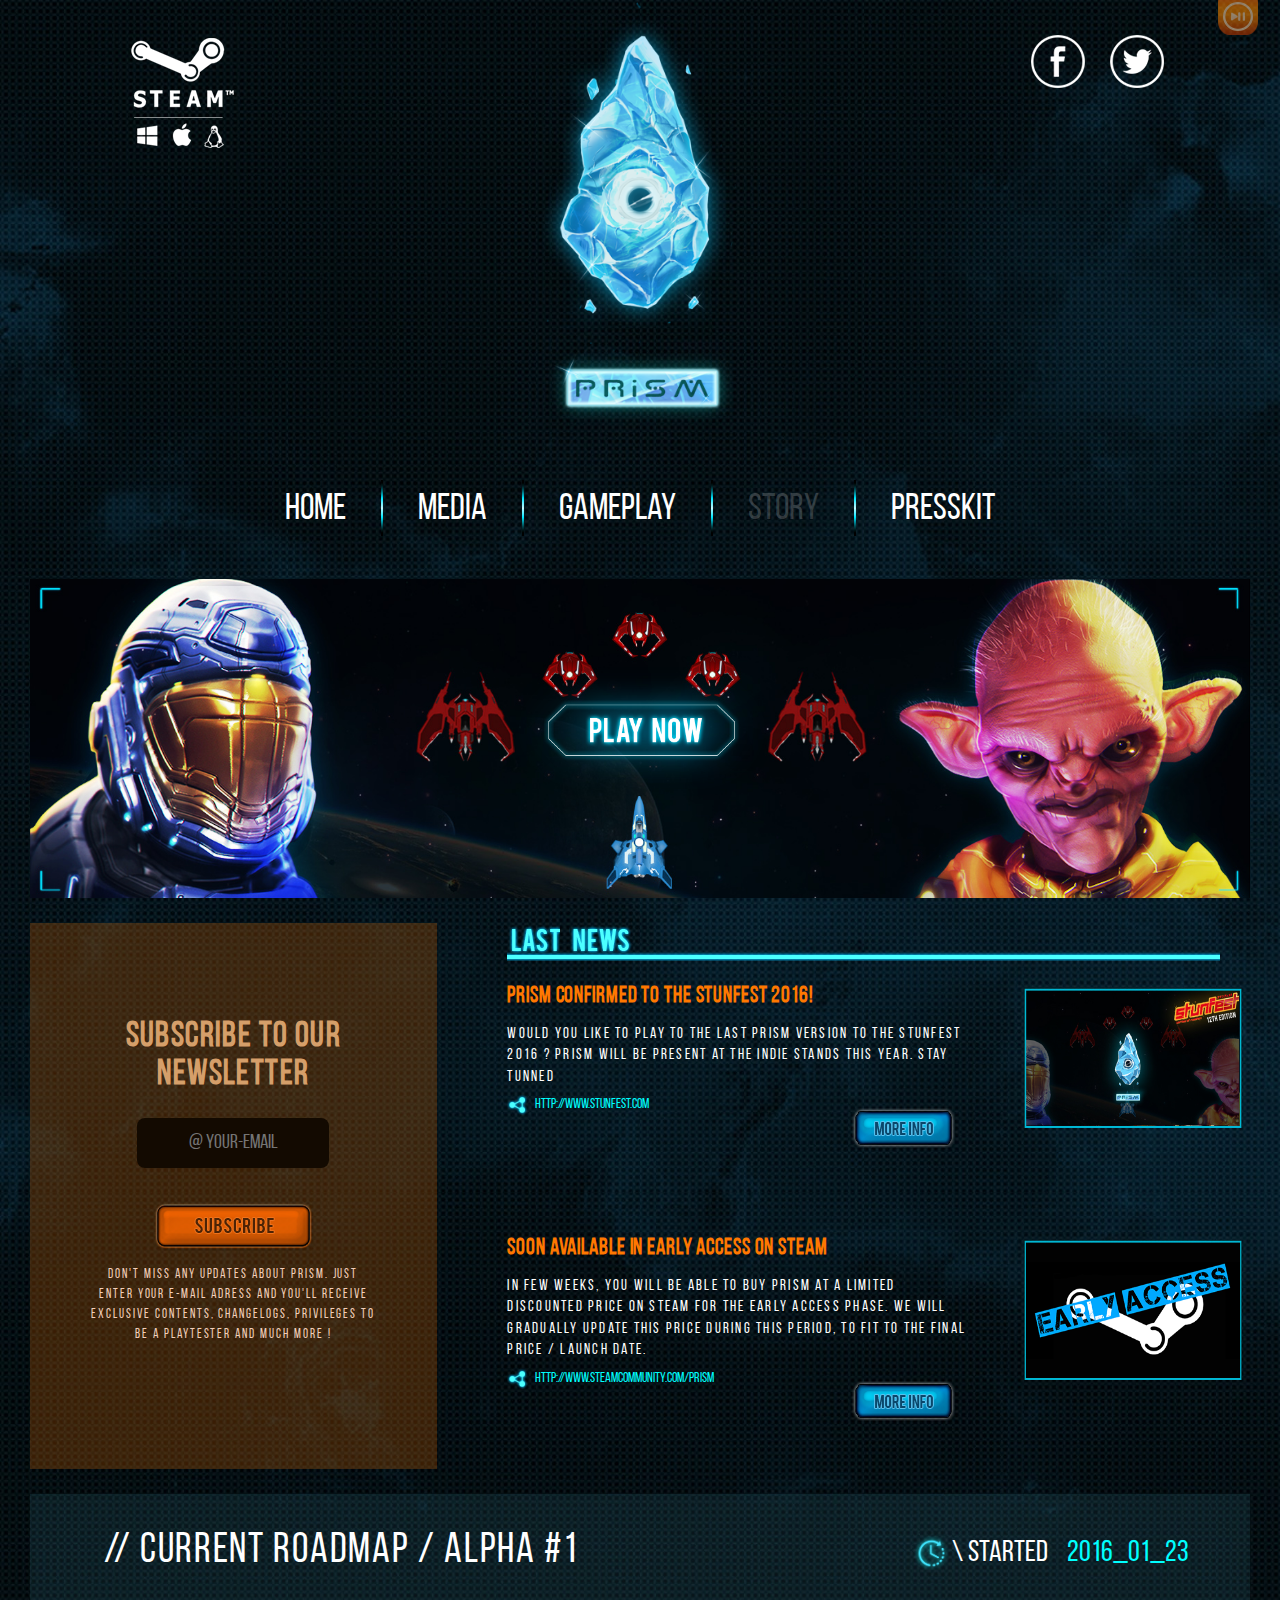
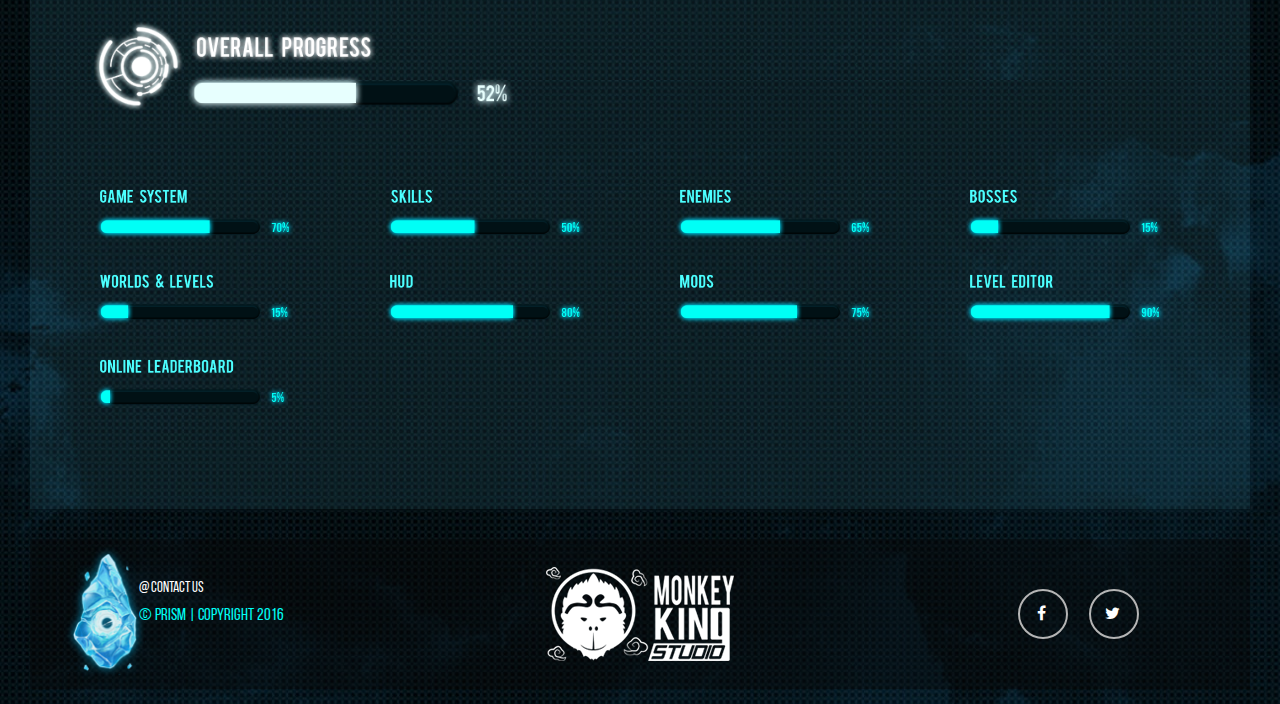
==== Prism/index.html @ 57f156a9 "[up] Prism force push" ====
<!DOCTYPE html>
<html lang="en">
<head>
    <meta charset="utf-8">
    <meta http-equiv="X-UA-Compatible" content="IE=edge">
    <meta name="viewport" content="width=device-width, initial-scale=1">

    <title>Prism | 360 degree shoot em up</title>

    <meta name="description" content="Prism, shooter, retro, shoot em up, monkey king studio, stunfest">
    <meta name="author" content="monkey king studio">
    <link rel="stylesheet" href="http://maxcdn.bootstrapcdn.com/font-awesome/4.2.0/css/font-awesome.min.css">
    <link href="css/bootstrap.min.css" rel="stylesheet">
    <link href="css/bootstrap-theme.css" rel="stylesheet">
    <link href="css/prism.css" rel="stylesheet">
    <link href='https://fonts.googleapis.com/css?family=Open+Sans' rel='stylesheet' type='text/css'>

</head>
<body>
    <div class="container-fluid">
        <header>
        <div class="row">
            <a href="#"><div class="audio_control transition" onclick="aud_play_pause()"></div></a>
            <div class="margin">
                <div class="col-md-2 col-md-offset-1 col-sm-3 col-xs-4">
                    <a target ="blank" href="http://store.steampowered.com/app/443590/?snr=1_7_7_comingsoon_150_1">
                        <div class="steam"></div>
                         <!-- <a href="#"><img class="kickstarter" src="img/kickstarter.png"></a>
                    </a>-->
                </div>
                <div class="col-md-6 col-md-offset-0 col-xs-10 col-xs-offset-1 center">
                    <div style="position:relative;">
                        <img class="logo" src="img/logo.png">
                    </div>
                </div>
                <div class="social col-md-2 col-xs-4">
                    <a href="https://www.facebook.com/MonkeyKingIndie/" target="_blank"><div class="fb"></div></a>
                    <a href="https://twitter.com/monkeykingindie" target="_blank">
                        <div class="tw"></div>
                    </a>
                </div>
            </div>
        </div>
        </header>
        <nav class="navbar navbar-default navbar-fixed-top" role="navigation">
            <div class="container">
          <!-- Brand and toggle get grouped for better mobile display -->
          <div class="navbar-header">
            <button type="button" class="navbar-toggle" data-toggle="collapse" data-target=".navbar-ex1-collapse">
              <span class="sr-only">Toggle navigation</span>
              <span class="icon-bar"></span>
              <span class="icon-bar"></span>
              <span class="icon-bar"></span>
            </button>
          </div>

          <!-- Collect the nav links, forms, and other content for toggling -->
          <div class="collapse navbar-collapse navbar-ex1-collapse">
            <ul class="nav navbar-nav">
              <li class="menu-item font-fix"><a href="index.html">home</a></li>
              <li class="collapsed-fix"><img class="navbar-separator" src="img/separator.png"></li>
              <li class="menu-item font-fix"><a href="media.html">media</a></li>
              <li class="collapsed-fix"><img class="navbar-separator" src="img/separator.png"></li>
              <li class="menu-item font-fix"><a href="gameplay.html">gameplay</a></li>
              <li class="collapsed-fix"><img class="navbar-separator" src="img/separator.png"></li>
              <li class="menu-item font-fix disabled mob-tooltip" data-toggle="tooltip" data-placement="top" title="UNDER REVIEW"><a href="#">story</a></li>
              <li class="collapsed-fix"><img class="navbar-separator" src="img/separator.png"></li>
              <li class="menu-item font-fix"><a href="http://prismthegame.net/presskit/" target="_blank">presskit</a></li>
            </ul>
          </div><!-- /.navbar-collapse -->
            </div>
        </nav>

        <div class="row">
            <section id="home">
                <div class="col-xs-12 banner-container text-center">
                    <div class="col-xs-12" id="play-now">
                         <a target ="blank" href="http://store.steampowered.com/app/443590/?snr=1_7_7_comingsoon_150_1">
                             <img class="play-btn" src="img/play_now_off.png" onmouseover="hover(this);" onmouseout="unhover(this);" />
                         </a>
                    </div>
                    <img class="img-responsive col-xs-12 lg-screen" src="img/banner.jpg">
                    <img class="img-responsive col-xs-12 xs-screen" src="img/banner2.jpg">
                </div>
            </section>
       </div>


        <div class="row">
            <section class="col-xs-12 text-center block-center" id="media">
               <div class="col-md-4 col-xs-offset-0 newsletter text-center block-center">
                <div class="col-xs-12"><h1 class="subscribe-txt">subscribe to our newsletter</h1></div>
                   <div class="">
                   <input type="text" name="newsletter-form" placeholder="@ YOUR-EMAIL" class="newsletter-form">
                   </div>

 <!--                  <form method="post" action="http://prismthegame.net/newsletter/process.php" name="signup">
                        <fieldset>
                        <legend>Subscribe</legend>


                        <div>
                        <label for="email"><strong>Your Email:</strong></label>
                        <input type="text" name="Email" id="email" maxlength="60">
                        </div>

                        </fieldset>

                        <div id="buttons">



                        <input type="hidden" name="pommo_signup" value="true">
                        <input type="submit" value="Subscribe">

                        </div>

                        </form>
                   -->
                   <div class="col-xs-12 text-center block-center"><a href="#"><div class="subscribe-btn transition"></div></a></div>
                   <div class="col-md-10 col-md-offset-1"><span class="yellow-small">Don't miss any updates about Prism. Just enter your e-mail adress and you'll receive exclusive contents, changelogs, privileges to be a playtester and much more !</span></div>
                </div>




                <div class="col-md-7 col-md-offset-1 news">
                    <div class="col-xs-12"><img class="last-news-txt" src="img/last_news_txt.png"><div class="last-news-bg"></div></div>
                    <div class="news-txt col-md-8">
                        <h2>Prism confirmed to the Stunfest 2016!</h2>
                        <br/>
                        <span class="white-small">Would you like to play to the last Prism version to The Stunfest 2016 ? Prism will be present at the indie stands this year. Stay tunned</span>
                        <div class="link-block col-xs-12"><img class="link-icon" src="img/link_icon.png"><a href="http://www.stunfest.fr/"><span class="transition news-link">http://www.stunfest.com</span></a></div>
                         <div class="col-xs-12 text-center block-center"><a href="http://www.stunfest.fr/"><div class="more-info-btn transition"></div></a></div>
                    </div>
                    <div class="news-img-container col-md-4 col-sm-hidden"><img class="img-responsive news-img" src="img/stunfest_img.jpg"></div>

                    <div class="news-txt col-md-8">
                        <h2>Soon available in early access on Steam</h2>
                        <br/>
                        <span class="white-small">In few weeks, you will be able to buy Prism at a limited discounted price on Steam for the early access phase. We will gradually update this price during this period, to fit to the final price / launch date.</span>
                        <div class="link-block col-xs-12"><img class="link-icon" src="img/link_icon.png"><a target ="blank" href="http://store.steampowered.com/app/443590/?snr=1_7_7_comingsoon_150_1"><span class="transition news-link">http://www.steamcommunity.com/prism</span></a></div>
                         <div class="col-xs-12 text-center block-center"><a target ="blank" href="http://store.steampowered.com/app/443590/?snr=1_7_7_comingsoon_150_1"><div class="more-info-btn transition"></div></a></div>
                    </div>
                    <div class="news-img-container col-md-4 col-sm-hidden"><img class="img-responsive news-img" src="img/early_access.png"></div>
                </div>

             </section>

             <section class="col-xs-12 text-center block-center" id="roadmap">

                <div class="col-xs-12 roadmap-container">
                    <h3>//   CURRENT ROADMAP / Alpha #1</h3>
                    <div class="media-hiddden-1">
                    <span class="due-date-color">&nbsp; &nbsp; &nbsp; &nbsp;2016_01_23</span> <span class="due-date">\   STARTED</span><span class="right"><img class="date" src="img/roadmap/date.png"></span></div>
                 <div class="col-xs-12 roadmap-margin">

                    <div class="col-lg-12 col-md-12"><img class="overall-progressbar" src="img/overall.png"></div>
                        <div class="col-lg-3 col-md-6">
                            <img class="left progressbar" data-toggle="tooltip" data-placement="top" title="General features of the game
" src="img/roadmap/game_system.png">
                        </div>
                        <div class="col-lg-3 col-md-6">
                            <img class="left progressbar" data-toggle="tooltip" data-placement="top" title="Are used by the player
" src="img/roadmap/passive_skill_system.png">
                        </div>
                        <div class="col-lg-3 col-md-6">
                            <img class="left progressbar" data-toggle="tooltip" data-placement="top" title="Enemies and their behaviors
" src="img/roadmap/enemies.png">
                        </div>
                        <div class="col-lg-3 col-md-6">
                            <img class="left progressbar" data-toggle="tooltip" data-placement="top" title="Bosses and their behaviors
" src="img/roadmap/bossfights.png">
                        </div>
                        <div class="col-lg-3 col-md-6">
                            <img class="left progressbar" data-toggle="tooltip" data-placement="top" title="All the differents levels of the game
" src="img/roadmap/wolrds_levels.png">
                        </div>
                        <div class="col-lg-3 col-md-6">
                            <img class="left progressbar" data-toggle="tooltip" data-placement="top" title="User interface and general overview" src="img/roadmap/hud_elements.png">
                        </div>
                        <div class="col-lg-3 col-md-6">
                            <img class="left progressbar" data-toggle="tooltip" data-placement="top" title="Different ship improvements to equip
" src="img/roadmap/mods_system.png">
                        </div>
                        <div class="col-lg-3 col-md-6">
                            <img class="left progressbar" data-toggle="tooltip" data-placement="top" title="Interface to create the levels of the games
" src="img/roadmap/level_editor.png">
                        </div>
                        <div class="col-lg-3 col-md-6">
                            <img class="left progressbar" data-toggle="tooltip" data-placement="top" title="Online ranking of each player" src="img/roadmap/leaderboard.png">
                        </div>

                </div>
                </div>

             </section>
        </div>




<!--
        <footer>
            <div class="col-xs-12 footer-content">
                 <div class="col-footer-right debug col-md-4 center-block center-txt"><div class="center-block center-txt"><span>test</span></div></div>
                 <div class="col-footer-right debug col-md-4"><span>test</span></div>
                 <div class="col-footer-right debug col-md-4"><span>test</span></div>
            </div>
        </footer>-->

        <footer>
            <div class="footer">

                        <div class="col-lg-4 col-md-4 hidden-sm hidden-xs footer-content">
                            <div class="col-lg-3 col-md-5 col-sm-6">
                                <img class="logo-mini" src="img/logo_mini.png">
                            </div>
                            <ul class="footer-margin-left">
                                <!--<li> <a class="transition" href="#">Get it on STEAM</a> </li>-->
                                <li> <a href="mailto:infos@prismthegame.net">@ Contact us</a>
                                <li> <span class="copyright">&copy; Prism | Copyright 2016</span> </li>
                            </ul>
                        </div>

                        <div class="col-lg-4 col-md-4 col-sm-12 col-footer-center center-block text-center footer-content">

                            <a target="_blank" href="http://www.monkey-king-studio.com"><img class="footer-margin" src="img/monkey_logo.png"></a>
                        </div>

                        <div class="col-lg-4 col-md-4 col-sm-12 center-block text-center footer-content hidden-sm hidden-xs">
                            <ul class="social">
                                <li> <a href="https://www.facebook.com/MonkeyKingIndie/" target="_blank"> <i class=" fa fa-facebook">   </i> </a> </li>
                                <li> <a href="https://twitter.com/monkeykingindie" target="_blank"> <i class="fa fa-twitter">   </i> </a> </li>
                            </ul>
                        </div>

            </div>
            <!--/.footer-->
        </footer>
       <!--/.container-->
    </div>

    <!-- jQuery (necessary for Bootstrap's JavaScript plugins) -->
    <script src="https://ajax.googleapis.com/ajax/libs/jquery/1.11.3/jquery.min.js"></script>
    <!-- Include all compiled plugins (below), or include individual files as needed -->
    <script src="js/bootstrap.min.js"></script>

    <!--Audio player controls-->
    <audio autoplay id="prism"
    <source src="sound/prism.mp3" type='audio/mp3; codecs=vorbis'>
    </audio>
    <script>
        function aud_play_pause() {
             var myAudio = document.getElementById("prism");
             if (myAudio.paused) {
             myAudio.play();
         }
             else {
             myAudio.pause();
            }
         }
     </script>
    <script>$(function () {
  $('[data-toggle="tooltip"]').tooltip()
})</script>
    <script src="js/custom.js"></script>
    <script>
  (function(i,s,o,g,r,a,m){i['GoogleAnalyticsObject']=r;i[r]=i[r]||function(){
  (i[r].q=i[r].q||[]).push(arguments)},i[r].l=1*new Date();a=s.createElement(o),
  m=s.getElementsByTagName(o)[0];a.async=1;a.src=g;m.parentNode.insertBefore(a,m)
  })(window,document,'script','//www.google-analytics.com/analytics.js','ga');

  ga('create', 'UA-73701912-1', 'auto');
  ga('send', 'pageview');

</script>
</body>
</html>
---- Prism/css/prism.css ----
@import 'prettyPhoto.css';
/*This is a trick for debugging*/

.debug {
    border: 1px solid;
    border-color: #ff0000;
}
.debug-2 {
    border: 1px solid;
    border-color: #ffffff;
}
/*This is a trick for debugging*/


.modal-content {
    position: relative;
    background-color: rgba(15, 191, 255, 0.16);
}


.modal-dialog {width:1100px;}
.thumbnail {margin-bottom:6px;}

.thumbnail, .img-thumbnail {
    -webkit-box-shadow: 0 1px 2px rgba(0, 0, 0, .075);
    box-shadow: 0 1px 2px rgba(0, 0, 0, 0);
}

.thumbnail {
    display: block;
    padding: 4px;
    margin-bottom: 20px;
    line-height: 1.42857143;
    background-color: rgba(255, 255, 255, 0);
    border: none;
    /* border-radius: 4px; */
    -webkit-transition: border .2s ease-in-out;
    -o-transition: border .2s ease-in-out;
    transition: border .2s ease-in-out;
}

.item {
    height: 350px;
}


#content .box {
  width: 50%;
  padding: 6px;
  display: inline-block;
  vertical-align: top;
  margin-bottom: 12px;
  -webkit-box-sizing: border-box; /* Safari/Chrome, other WebKit */
  -moz-box-sizing: border-box;    /* Firefox, other Gecko */
  box-sizing: border-box;         /* Opera/IE 8+ */
}

@media screen and (min-width: 720px) {
  #content .box { width: 33%; }
}

@media screen and (min-width: 992px) {
  #content .box { width: 20%; }
}

@media screen and (max-width: 550px) {
  #content .box { width: 40%; }
}


/* padding-bottom and top for image */
.mfp-no-margins img.mfp-img {
	padding: 0;
}
/* position of shadow behind the image */
.mfp-no-margins .mfp-figure:after {
	top: 0;
	bottom: 0;
}
/* padding for main container */
.mfp-no-margins .mfp-container {
	padding: 0;
}




.mfp-with-zoom .mfp-container,
.mfp-with-zoom.mfp-bg {
	opacity: 0;
	-webkit-backface-visibility: hidden;
	-webkit-transition: all 0.3s ease-out;
	-moz-transition: all 0.3s ease-out;
	-o-transition: all 0.3s ease-out;
	transition: all 0.3s ease-out;
}

.mfp-with-zoom.mfp-ready .mfp-container {
		opacity: 1;
}
.mfp-with-zoom.mfp-ready.mfp-bg {
		opacity: 0.8;
}

.mfp-with-zoom.mfp-removing .mfp-container,
.mfp-with-zoom.mfp-removing.mfp-bg {
	opacity: 0;
}





body {
    background-image: url('../img/nebulae.jpg');
    background-repeat: repeat-y;
    font-family: 'Bebas Neue Regular';
    font-weight: normal;
    color: #fff;
}

.underlined {
    border-bottom: 1px solid;
    padding-bottom: 1px;
}

.colored-blue {
    color: #4cffff;
}

.colored-orange {
    color: #ff9611;
}

.colored-green {
    color: #45e819;
}

.colored-purple {
    color: #d819e8;
}

.colored-yellow {
    color: #FF9611;
}

.bold {
    font-weight: 500;
}

p {
    letter-spacing: 0.04em;
}

a {
    color: #FFFFFF;
    text-decoration: none;
}

#bodyDiv {
    position:absolute;
    top:0px;
    bottom:0px;
    left:0px;
    right:0px;
}

.track3 {
    width: 10px;
    background: rgba(0, 0, 0, 0);
    margin-left: 100px !important;
    border-radius: 10px;
    -webkit-transition: background 250ms linear;
    transition: background 250ms linear;
    position: relative;
    right: 0px !important;
}

.track3:hover,
.track3.dragging {
    background: #d9d9d9;
    background: rgba(0, 0, 0, 0.15);
}
.endscroll-track {
    position: relative;
    right: 10px;
    margin-left: 150px !important;
}
.handle3 {
    width: 7px;
    right: 0;
    background: rgb(76, 255, 255);
    border-radius: 7px;
    -webkit-transition: width 250ms;
    transition: width 250ms;
    box-shadow: 0 0 4px #00d8ff, 0 0 5px #00d8ff, 0 0 5px #00d8ff, 0 0 10px #00d8ff, 0 0 10px #00d8ff, 0 0 5px #00d8ff, 0 0 15px #00d8ff;

    height: 107px !important;
}

.track3:hover .handle3,
.track3.dragging .handle3 {
    width: 10px;
}

footer {
    height: 150px;
    padding: 15px;
    margin-top: -15px;
    margin-bottom: 30px;
}

::selection {
  background: #80fdf9; /* WebKit/Blink Browsers */
}
::-moz-selection {
  background: #80fdf9; /* Gecko Browsers */
}

h2::selection {
  background: #966600; /* WebKit/Blink Browsers */
}
h2::-moz-selection {
  background: #966600; /* Gecko Browsers */
}

h1::selection {
  background: #ccc0a6; /* WebKit/Blink Browsers */
}
h1::-moz-selection {
  background: #ccc0a6; /* Gecko Browsers */
}

.tooltip.top .tooltip-inner {
    background-color:rgba(0, 0, 0, 0.5);
    padding: 20px;
    border: 1px solid;
    border-color: aqua;
    box-shadow: 0 0 4px #00d8ff, 0 0 5px #00d8ff, 0 0 5px #00d8ff, 0 0 10px #00d8ff, 0 0 10px #00d8ff, 0 0 5px #00d8ff, 0 0 15px #00d8ff;
}
.tooltip.top .tooltip-arrow {
      border-top-color: aqua;
}
.blue {
    color: #00FFF6;
}

.mob-tooltip + .tooltip > .tooltip-inner {
    position: relative;
    top: -8px;
    background-color:rgba(0, 0, 0, 0.85);
    padding: 20px !important;
    border: 0px solid;
    border-color: aqua;
    font-size: 15px;
    box-shadow: 0 0 0px #00d8ff, 0 0 0px #00d8ff, 0 0 0px #00d8ff, 0 0 0px #00d8ff, 0 0 0px #00d8ff, 0 0 0px #00d8ff, 0 0 0px #00d8ff;
}

.mob-tooltip + .tooltip.top .tooltip-arrow {
    position: relative;
    top: 61px;
}

.kick-tooltip + .tooltip > .tooltip-inner {
    position: relative;
    top: -8px;
    background-color:rgba(92, 235, 16, 0.85);
    color: #000;
    padding: 10px !important;
    font-size: 17px;
    box-shadow: 0 0 0px #00d8ff, 0 0 0px #00d8ff, 0 0 0px #00d8ff, 0 0 0px #00d8ff, 0 0 0px #00d8ff, 0 0 0px #00d8ff, 0 0 0px #00d8ff;
}

.kick-tooltip + .tooltip.top .tooltip-arrow {
    background-color:rgba(92, 235, 16, 0.85);

}

.h4, h4 {
    font-size: 50px;
    font-weight: bolder;
    color: #fff;
    letter-spacing: 0.04em;
}

.h3, h3 {
    letter-spacing: 0.04em;
    font-size: 42px;
    float: left;
    position: relative;
    left: 59px;
}

h5, .h5 {
    font-size: 22px;
    font-weight: thin;
    letter-spacing: 0.07em;
  /*  text-overflow: clip;
    text-shadow: 0 0 5px #00F3FF, 0 0 5px #00F3FF, 0 0 5px #00F3FF, 0 0 25px #00F3FF, 0 0 0px #00F3FF, 0 0 0px #00F3FF, 0 0 0px #00F3FF;*/
}

img::selection {
  background: #b96f2e; /* WebKit/Blink Browsers */
}
img::-moz-selection {
  background: #b96f2e; /* Gecko Browsers */
}



@font-face {
    font-family: 'Bebas Neue Regular';
    font-style: normal;
    font-weight: normal;
    src: local('Bebas Neue Regular'), url('BebasNeue Regular.woff') format('woff');
}

.left {
    float: left;
}

.align-left {
    text-align: left;
}

.align-right {
    text-align: right;
}

.right {
    float: right;
}
.center {
    text-align: center;
}
.margin {
    margin-top: 25px;
}

.img_hover {
    transition: all 0.2s linear;
}

.transition {
    transition: all 0.2s linear;
     -webkit-transition: all 200ms cubic-bezier(0.42, 0, 0.58, 1);
    -moz-transition: all 200ms cubic-bezier(0.42, 0, 0.58, 1);
    -o-transition: all 200ms cubic-bezier(0.42, 0, 0.58, 1);
    transition: all 200ms cubic-bezier(0.42, 0, 0.58, 1);
}

.logo {
    height: 425px;
    margin-top: -23px;
    margin-bottom: 58px;
}

.speech {
    font-size: 21px;
    padding: 10px;
    letter-spacing: 0.04em;
}

h2 {
    color: #ff7800;
    font-size: 22px;
    font-weight: bold;
    letter-spacing: 0.04em
}

h1 {
    color: #d59f6a;
    font-size: 35px;
    font-weight: bold;
    letter-spacing: 0.04em
}

.white-small {
    position: relative;
    top: -15px;
    margin-top: -15px;
    color: #fff;
    font-size: 14px;
    letter-spacing: 0.15em
}

.yellow-small {
    position: relative;
    top: 2px;
    margin-top: -15px;
    color: #F1CFB9;
    font-size: 13px;
    letter-spacing: 0.15em
}

/*Start Social*/

.social {
    position: absolute;
    right: 25px;
    text-align: right;
}
.steam {
    background-image: url('../img/social/steam_off.png');
    background-repeat: no-repeat;
    height: 140px;
    transition: all 0.2s linear;
     -webkit-transition: all 200ms linear;
    -moz-transition: all 200ms linear;
    -o-transition: all 200ms linear;
    transition: all 200ms linear;
}
.steam:hover {
    background-image: url('../img/social/steam_on.png');
}
.tw {
    background-image: url('../img/social/tw_off.png');
    background-repeat: no-repeat;
    display: inline-block;
    height: 77px;
    width: 77px;
    transition: all 0.2s linear;

}
.tw:hover {
    background-image: url('../img/social/tw_on.png');
}
.fb {
    background-image: url('../img/social/fb_off.png');
    background-repeat: no-repeat;
    display: inline-block;
    height: 77px;
    width: 77px;
    transition: all 0.2s linear;
}
.fb:hover {
    background-image: url('../img/social/fb_on.png');
}
/*End Social*/

/*Start Audio player*/

.audio_control {
    background-image: url('../img/audio_control_off.png');
    background-repeat: no-repeat;
    height: 42px;
    width: 42px;
    position: absolute;
    right: 20px;
}
.audio_control:hover {
    background-image: url('../img/audio_control_on.png');
}
/*End Audio player*/

/*centered navbar*/

.navbar-default .navbar-toggle {
    border-color: rgba(255, 255, 255, 100);
}

.navbar-default .navbar-toggle:focus, .navbar-default .navbar-toggle:hover {
    background-color: rgb(16, 31, 38);
}

.navbar-default .navbar-toggle .icon-bar {
    background-color: #FFF;
}

.navbar-separator {
    margin-top: -5px;
}

.menu-item {
    margin-right: 20px;
    margin-left: 20px;
}

.navbar-default .navbar-nav>li>a {
    color: #FFF;
    -webkit-transition: all 200ms cubic-bezier(0.42, 0, 0.58, 1);
    -moz-transition: all 200ms cubic-bezier(0.42, 0, 0.58, 1);
    -o-transition: all 200ms cubic-bezier(0.42, 0, 0.58, 1);
    transition: all 200ms cubic-bezier(0.42, 0, 0.58, 1);
}

.navbar-default .navbar-nav>li>a:hover {
    color: #00d8ff;
    -webkit-box-sizing: border-box;
    -moz-box-sizing: border-box;
    box-sizing: border-box;
    border: none;
    color: rgba(255, 255, 255, 1);
    text-decoration: normal;
    text-align: center;
    -o-text-overflow: clip;
    text-overflow: clip;
    text-shadow: 0 0 10px #00d8ff, 0 0 20px #00d8ff, 0 0 30px #00d8ff, 0 0 10px #00d8ff, 0 0 10px #00d8ff, 0 0 10px #00d8ff, 0 0 10px #00d8ff;
    -webkit-transition: all 200ms cubic-bezier(0.42, 0, 0.58, 1);
    -moz-transition: all 200ms cubic-bezier(0.42, 0, 0.58, 1);
    -o-transition: all 200ms cubic-bezier(0.42, 0, 0.58, 1);
    transition: all 200ms cubic-bezier(0.42, 0, 0.58, 1);
}

.navbar-default .navbar-nav>li>a:visited {
    color: #00d8ff;
    -webkit-box-sizing: border-box;
    -moz-box-sizing: border-box;
    box-sizing: border-box;
    border: none;
    color: rgba(255, 255, 255, 1);
    text-decoration: normal;
    text-align: center;
    -o-text-overflow: clip;
    text-overflow: clip;
    text-shadow: 0 0 10px #00d8ff, 0 0 20px #00d8ff, 0 0 30px #00d8ff, 0 0 10px #00d8ff, 0 0 10px #00d8ff, 0 0 10px #00d8ff, 0 0 10px #00d8ff;
}

.navbar-brand,
.navbar-nav > li > a {
    text-shadow: 0 1px 0 rgba(255, 255, 255, 0);
}

.navbar {
    position: relative;
    min-height: 50px;
    margin-bottom: 20px;
    border: none;
    font-size: 37px;
}
.navbar .navbar-nav {
    display: inline-block;
    float: none;
}

.navbar .navbar-collapse {
    text-align: center;
}

.navbar-default .navbar-collapse,
.navbar-default .navbar-form {
    border-color: rgba(231, 231, 231, 0) !important;
}

.navbar-default {
    background-image: linear-gradient(to bottom, rgba(255, 255, 255, 0) 0%, rgba(248, 248, 248, 0) 100%);
    background-repeat: repeat-x;
    border-radius: 4px;
    box-shadow: 0px 1px 0px rgba(255, 255, 255, 0.15) inset, 0px 1px 5px rgba(0, 0, 0, 0.075);
}

.navbar-default {
    box-shadow: inset 0 1px 0 rgba(255, 255, 255, 0), 0 0px 0px rgba(0, 0, 0, .0) !important;
    box-shadow: inset 0 1px 0 rgba(255, 255, 255, 0), 0 1px 5px rgba(0, 0, 0, .075) !important;
    background-color: rgba(248, 248, 248, 0) !important;
    border-color: rgba(231, 231, 231, 0) !important;
    background-image: -webkit-linear-gradient(top, rgba(255, 255, 255, 0) 0%, #f8f8f8 100%);
    background-image: -o-linear-gradient(top, #fff 0%, #f8f8f8 100%);
    background-image: -webkit-gradient(linear, left top, left bottom, from(rgba(255, 255, 255, 0)), to(rgba(248, 248, 248, 0)));
    /* background-image: linear-gradient(to bottom, #fff 0%, #f8f8f8 100%); */
    filter: progid: DXImageTransform.Microsoft.gradient(startColorstr='#ffffffff', endColorstr='#fff8f8f8', GradientType=0);
    filter: progid: DXImageTransform.Microsoft.gradient(enabled=false);
    background-repeat: repeat-x;
    border-radius: 4px;
    -webkit-box-shadow: inset 0 1px 0 rgba(255, 255, 255, .15), 0 1px 5px rgba(0, 0, 0, .075);
    box-shadow: inset 0 1px 0 rgba(255, 255, 255, .15), 0 1px 5px rgba(0, 0, 0, .075);
}

.navbar {
    position: relative;
    min-height: 50px;
    margin-bottom: 20px;
    border: none;
    font-size: 37px;
}

/*End center navbar*/


.banner-responsive {
    background:url('../img/banner.jpg') no-repeat center top scroll;
    background-size: auto;
}

.banner-container {
   position: relative;
    margin-bottom: 30px;
}

#play-now {
   position: absolute;
   left: 0px;
   top: 170px;
   z-index: 1000;
}

.play-btn {
    height: 180px;
}

button, input, select, textarea {
    font-family: inherit;
    font-size: 20px;
    line-height: inherit;
    border-radius : 8PX;
    text-align: center;
}

.newsletter {
    height: 463px;
    background-color: rgba(191, 92, 4, 0.3);
    padding: 15px;
}

.news {
    background-color: rgba(3, 29, 29, 0.0);
}

.newsletter-form {
    margin-top: 12px;
    background-color: #130a01;
    border: none;
    padding: 11px;
}

.subscribe-btn {
    background-image: url('../img/subscribe_btn.png');
    background-position-x: center;
    background-position: center;
    background-repeat: no-repeat;
    margin-top: 20px;
    height: 75px;
}

.subscribe-btn:hover {
    background-image: url('../img/subscribe_btn_on.png');
    height: 75px;
}

.more-info-btn {
    background-image: url('../img/more_info_btn.png');
    background-position-x: right;
    background-position: right;
    background-repeat: no-repeat;
    margin-top: -10px;
    height: 43px;
}

.more-info-btn:hover {
    background-image: url('../img/more_info_btn_on.png');
}

.last-news {
    margin-top: 22px;
}


#media {
    padding: 30px;
    margin-top: -35px;
}

#roadmap {
    padding: 30px;
    margin-top: -35px;
}

.xs-screen {
    display: none;
}

.news-txt {
    height: 210px;
    text-align: left;

}

.news-img-container {
    text-align: right;
    float: right;
}

.news-img {
    height: 175px;
    margin-top: 23px;
    margin-left: 22px;
}

.link-icon {
    display:inline-block;
    float: left;
    margin-left: -16px;
    height: 23px;
}

.news-link {
    color: aqua;
    position: relative;
    top: 2px;
    font-size: 14px;
    margin-left: 5px;
}

.news-link:hover {
    color: #d3ffff;

}

.last-news-bg {
    height: 13px;
    background-image: url('../img/last-news-bg.png');
    background-repeat: repeat-x;
    margin-top: 29px;
}


.gameplay-title-bar {
    height: 15px;
    background-image: url('../img/last-news-bg.png');
    background-repeat: repeat-x;
    margin-top: 53px;
}

.last-news-txt {
    float: left;
}

.last-news-roadmap {
    float: right;
}


.roadmap-container {
    height: 615px;
    background-color: rgba(88, 199, 224, 0.1);
    padding: 15px;
}

.subscribe-txt {
    margin-top: 81px;
}

.roadmap-margin {
    margin-top: 35px;
}


.progressbar {
    margin-bottom: 25px;
    margin-left: 35px;
    height: 80px;
}

.overall-progressbar {
    margin-bottom: 55px;
    padding: 15px;
    margin-top: -17px;
    float: left;
    height: 125px;
}

.date {
    height: 34px;
    position: relative;
    top: 27px;
    right: 33px;
}

.due-date {
    top: 24px;
    right: 30px;
    position: relative;
    float: right;
    font-size: 30px;
}

.due-date-color {
    float: right;
    font-size: 30px;
    color: aqua;
    right: 46px;
    top: 24px;
    position: relative;
}
.kickstarter {
    margin-top: 50px;
    height: 125px;
}


.footer-content {
    background-color: rgba(7, 7, 7, 0.4);
    height: 150px;
}

.col-footer-left {
  height: 150px;
}

.col-footer-center {
   height: 150px;
}

.col-footer-right {
   height: 150px;
}


.vertical {
  height:150px;
  line-height:150px;
  text-align:center; /* centrage horizontal d'un élément en-ligne */ }

.elementV {
  vertical-align:middle;
}

.monkey {
    position: relative;
    top: 24px;
}

.footer-margin {
    position: relative;
    margin-top: 28px !important;
}

.footer-margin-left {
    position: relative;
    margin-top: 39px !important;
}


a:focus, a:hover {
    color: #14edff;
    text-decoration: underline;
}


.logo-mini {
    height: 135px;
    position: relative;
    top: 8px;
}

.copyright {
    color: #00FFF6;
    font-size: 17px;
}

.footer p {
	margin: 0;
}

.footer ul {
	font-size: 15px;
	list-style-type: none;
	margin-left: 0;
	padding-left: 0;
	margin-top: 50px;
	color: #7F8C8D;
}
.footer ul li a {
	padding: 0 0 5px 0;
	display: block;
}

.bg-gray {
	background-image: -moz-linear-gradient(center bottom, #BBBBBB 0%, #F0F0F0 100%);
	box-shadow: 0 1px 0 #B4B3B3;
}
.social li {
	background: none repeat scroll 0 0 rgba(0, 0, 0, 0);
	border: 2px solid #B5B5B5;
	-webkit-border-radius: 50%;
	-moz-border-radius: 50%;
	-o-border-radius: 50%;
	-ms-border-radius: 50%;
	border-radius: 50%;
	float: left;
	height: 50px;
	line-height: 50px;
    margin: 0px 21px 0 0;
	padding: 0;
	text-align: center;
	width: 50px;
	transition: all 0.5s ease 0s;
	-moz-transition: all 0.5s ease 0s;
	-webkit-transition: all 0.5s ease 0s;
	-ms-transition: all 0.5s ease 0s;
	-o-transition: all 0.5s ease 0s;
}
.social li:hover {
	transform: scale(1.15) rotate(360deg);
	-webkit-transform: scale(1.1) rotate(360deg);
	-moz-transform: scale(1.1) rotate(360deg);
	-ms-transform: scale(1.1) rotate(360deg);
	-o-transform: scale(1.1) rotate(360deg);
}
.social li a {
	color: #EDEFF1;
}
.social li:hover {
	border: 2px solid #00FFF6;
	background: #00FFF6;
    box-shadow: 0 0 4px #00d8ff, 0 0 5px #00d8ff, 0 0 5px #00d8ff, 0 0 10px #00d8ff, 0 0 10px #00d8ff, 0 0 5px #00d8ff, 0 0 15px #00d8ff;
}
.social li a i {
	font-size: 16px;
	margin: 0 0 0 5px;
	color: #ffffff !important;
}


/*GAMEPLAY*/

.head-gameplay-container {
    background-color: rgba(0, 0, 0, 0.25);
    padding: 15px;
}

.head-gameplay {
    padding: 30px;
}

.img-gameplay {
    right: -25px;
    position: relative;
    border-radius: 2px;
    border-image-outset: 5px solid;
    border-color: rgba(4, 39, 47, 0.98) !important;
    border: 2px solid;
}

.gameplay-img {
    right: 15px;
    position: relative;
    opacity: 0.9;
}

.right-gameplay-fix {
    float: right;
}


.gameplay-block-1 {
    margin-top: 20px;
    background-color: rgba(0, 134, 168, 0.0);
}

.gameplay-block-2 {
    margin-top: 20px;
    background-color: rgba(156, 94, 4, 0.0);
}


.feature-title {
    margin-top: -20px;
    margin-bottom: 15px;
}

.gameplay-content-txt {
    text-align: left;
}

.gameplay-content {
    margin-top: 20px;
    height: 290px;
}


.img-list {
    position: relative;
    top: -1px;
    height: 15px;
    margin-right: 8px;
}

.paragraph {
    font-size: 16px;
}









/*blue*/

.border-blue {
    border: 2px solid;
    border-color: #00FFF6;
}


.gameplay-head-1-blue {
    height: 11px;
    background-color: rgba(2, 189, 193, 0.13);
}

.gameplay-starter-head-blue {
    margin-top: 11px;
    height: 10px;
    background-image: url('../img/gameplay_head_2_blue.png');
    background-repeat: repeat-x;
}

.gameplay-head-2-top-blue {
    margin-top: 11px;
    height: 10px;
    background-image: url('../img/gameplay_head_2_top_blue.png');
    background-repeat: repeat-x;
}

.gameplay-head-2-bottom-blue {
    margin-top: 16px;
    height: 10px;
    background-image: url('../img/gameplay_head_2_bottom_blue.png');
    background-repeat: repeat-x;
}

.gameplay-footer-blue {
    top: 11px;
    height: 10px;
    background-image: url('../img/gameplay_head_2_bottom_blue.png');
    background-repeat: repeat-x;
}

.title-head-gameplay-blue {
    font-size: 27px;
    top: 6px;
    left: 15px;
    position: relative;
    color: #4CFFFF;
}

.triangle-blue {
    position: relative;
    top: 2px;
}

/*orange*/

.gameplay-footer-orange {
    top: 11px;
    height: 10px;
    background-image: url('../img/gameplay_head_2_bottom_orange.png');
    background-repeat: repeat-x;
}


.border-orange {
    border: 2px solid;
    border-color: #ff9300;
}


.gameplay-head-1-orange {
    height: 11px;
    background-color: rgba(180, 115, 8, 0.25);
}

.gameplay-starter-head-orange {
    margin-top: 11px;
    height: 10px;
    background-image: url('../img/gameplay_head_2_orange.png');
    background-repeat: repeat-x;
}

.gameplay-head-2-top-orange {
    margin-top: 11px;
    height: 10px;
    background-image: url('../img/gameplay_head_2_top_orange.png');
    background-repeat: repeat-x;
}

.gameplay-head-2-bottom-orange {
    margin-top: 16px;
    height: 10px;
    background-image: url('../img/gameplay_head_2_bottom_orange.png');
    background-repeat: repeat-x;
}

.title-head-gameplay-orange {
    font-size: 27px;
    top: 6px;
    left: 15px;
    position: relative;
    color: #ff9611;
}

.triangle-orange {
    position: relative;
    top: 1px;
}


.title-blue {
    color: #4CFFFF;
}

.title-orange {
    color: #FF9611;
}



/*Mods part*/


.skill-fix {
    padding: 15px;
    position: relative;
    top: 6px;
}

.mods-block-container {
    padding: 30px;
    margin-top: -5px;
}

.block-mod-1 {
    margin-top: -8px;
    height: 350px;
    background-color: rgba(25, 74, 107, 0.15);
}

.block-mod-1-text {
    text-align: left;
}


.block-mod-showcase {
    background-color: rgba(25, 74, 107, 0.15);
}

.mod-showcase {

    background-color: rgba(33, 234, 234, 0.0);
}

.pad {
    margin:10px; padding:10px;
}

.mod-title {
    position: relative;
    top: 20px;
    letter-spacing: 0.04em;
    color: #4cffff;
    font-size: 30px;
}

.mod-speech {
    position: relative;
    top: 20px;
    font-size: 20px;
    letter-spacing: 0.05em;
}

.sign-plus {
    position: relative;
    top: -1px;
    margin-right: 15px;
}

.ship-mods {
    position: relative;
    top: 15px;
}

.skill-container {
    margin-bottom: 25px;
}

.mob-img {
    filter: grayscale(100%);
    -webkit-filter: grayscale(100%); /* For Webkit browsers */
    filter: gray; /* For IE 6 - 9 */
    -webkit-transition: all .6s ease; /* Fade to color for Chrome and Safari */
    filter: url("data:image/svg+xml;utf8,<svg xmlns=\'http://www.w3.org/2000/svg\'><filter id=\'grayscale\'><feColorMatrix type=\'matrix\' values=\'0.3333 0.3333 0.3333 0 0 0.3333 0.3333 0.3333 0 0 0.3333 0.3333 0.3333 0 0 0 0 0 1 0\'/></filter></svg>#grayscale"); /* Firefox 10+, Firefox on Android */
}

.mob-img:hover {
  filter: grayscale(0%);
-webkit-filter: grayscale(0%);
filter: url("data:image/svg+xml;utf8,<svg xmlns=\'http://www.w3.org/2000/svg\'><filter id=\'grayscale\'><feColorMatrix type=\'matrix\' values=\'1 0 0 0 0, 0 1 0 0 0, 0 0 1 0 0, 0 0 0 1 0\'/></filter></svg>#grayscale");
}





/*skills part*/


 .text-skill-1 {
        text-align: left;
    }


.skills-block-container {
    padding: 30px;
    margin-top: -25px;
}

.block-skill-1 {
    background-color: rgba(8, 66, 45, 0.35);
}

.block-skill-2 {

}

.skill-title {
    position: relative;
    top: 20px;
    letter-spacing: 0.04em;
    color: #4cffff;
    font-size: 30px;
}

.speech-skill {
    position: relative;
    top: 15px;
    font-size: 20px;
    text-align: left;
    letter-spacing: 0.04em;
    color: #FFFCF9;
}


/*bestiary*/

.bestiary-container {
    padding: 30px;
    margin-top: -25px;
}

.bestiary {
    position: relative;
    top: 25px;
}

.bestiary-title {
    letter-spacing: 0.04em;
    color: #4cffff;
    font-size: 35px;
}

.mob-block {
        padding: 15px;
}

.mob {
    border-radius: 7px;
    border: 2px solid;
    border-color: #fff;
    -webkit-transition: width 250ms;
    transition: width 250ms;
    background-color: rgba(0, 80, 80, 0.07);
}

.mob:hover {
    border-color: #4CFFD8;
    background-color: rgba(2, 13, 13, 0.74);
}

.disabled >a:hover {

    color: #00d8ff;
    -webkit-box-sizing: border-box;
    -moz-box-sizing: border-box;
    box-sizing: border-box;
    border: none;
    color: rgba(255, 255, 255, 1);
    text-decoration: normal;
    text-align: center;
    -o-text-overflow: clip;
    text-overflow: clip;
    text-shadow: 0 0 0px  !important;
}

.disabled >a {

    color: rgba(184, 185, 186, 0.26) !important;

}

/*MEDIAS*/

.media-section {
    padding: 15px;
    top: 30px;
    position: relative;
}

.media-container {
    margin-bottom: 50px;
    padding-bottom: 17px;
}



.media-block {
    position: relative;
    top: 25px;
}

.group1 {
    border-radius: 5px;
    border: 1px solid;
    border-color: #D2D2D2;
}

.group1:hover {
    border-radius: 20px;
    border: 1px solid;
    border-color: #0dfdfd;
}

.white {
    margin-left: 15px;
    color: #fff;
}


.group-img {
    filter: grayscale(100%);
    -webkit-filter: grayscale(100%); /* For Webkit browsers */
    filter: gray; /* For IE 6 - 9 */
    -webkit-transition: all .6s ease; /* Fade to color for Chrome and Safari */
    filter: url("data:image/svg+xml;utf8,<svg xmlns=\'http://www.w3.org/2000/svg\'><filter id=\'grayscale\'><feColorMatrix type=\'matrix\' values=\'0.3333 0.3333 0.3333 0 0 0.3333 0.3333 0.3333 0 0 0.3333 0.3333 0.3333 0 0 0 0 0 1 0\'/></filter></svg>#grayscale"); /* Firefox 10+, Firefox on Android */
}

.group-img:hover {
  filter: grayscale(0%);
-webkit-filter: grayscale(0%);
filter: url("data:image/svg+xml;utf8,<svg xmlns=\'http://www.w3.org/2000/svg\'><filter id=\'grayscale\'><feColorMatrix type=\'matrix\' values=\'1 0 0 0 0, 0 1 0 0 0, 0 0 1 0 0, 0 0 0 1 0\'/></filter></svg>#grayscale");
}





















/*!!! MEDIA QUERIES !!!*/


@media screen and (min-width: 1280px) and (max-width: 1680px) {
    .block-mod-1 {
        margin-top: 23px;
    }
    .gameplay-content {
        height: 250px
    }
    .mods-block-container {
        margin-top: -30px;
    }
}

@media screen and (min-width: 1200px) and (max-width: 1280px) {
    .block-mod-1 {
        height: 315px;
    }
    .ship-mods {
        top: 27px;
    }
}

@media screen and (min-width: 1200px) and (max-width: 1530px) {
    .mod-speech {
        font-size: 18px;
    }
    .mod-title {
        font-size: 28px;
    }
}

@media screen and (min-width: 1200px) and (max-width: 1279px) {
    .gameplay-content {
        height: 240px
    }
}

@media screen and (min-width: 992px) and (max-width: 1190px) {
    .block-mod-1 {
        height: 660px;
    }
    .ship-mods {
        top: 34px;
    }
}


@media screen and (min-width: 992px) and (max-width: 1199px) {
    .gameplay-content {
        height: 470px
    }

    .fix-img-height {
        position: relative;
        top: 15px;
    }
}

@media screen and (min-width: 992px) and (max-width: 1044px) {
    .title-head-gameplay-blue {
        font-size: 24px;
    }
    .title-head-gameplay-orange {
        font-size: 24px;
    }
}

@media screen and (min-width: 910px) and (max-width: 992px) {
    .block-mod-1 {
        height: 660px;
    }
}

@media screen and (min-width: 840px) and (max-width: 910px) {
    .block-mod-1 {
        height: 675px;
    }
}

@media screen and (min-width: 813px) and (max-width: 839px) {
    .block-mod-1 {
        height: 695px;
    }
}

@media screen and (min-width: 603px) and (max-width: 812px) {
    .block-mod-1 {
        height: 760px;
    }
}

@media screen and (min-width: 503px) and (max-width: 602px) {
    .block-mod-1 {
        height: 795px;
    }
}

@media screen and (min-width: 410px) and (max-width: 502px) {
    .block-mod-1 {
        height: 720px;
    }
}


@media screen and (max-width:992px) {
    .skill-title {
        font-size: 27px;
    }
    .text-skill-1 {
        text-align: center;
    }
     .mod-title {
        font-size: 27px;
    }
    .mod-speech {
        font-size: 18px;
    }
    .ship-mods {
        top: 35px;
    }
    .gameplay-content {
        height: 475px;
    }
    .gameplay-block-2 {
        top: 30px;
    }

    .fix-img-height {
        position: relative;
        top: 15px;
    }
    .gameplay-footer-orange {
        margin-bottom: 70px;
    }
}

@media screen and (max-width: 515px) {
     .skill-title {
        font-size: 23px;
    }
    .mod-title {
        font-size: 23px;
    }
    .mod-speech {
        font-size: 16px;
    }
    .gameplay-block-1 {
        margin-top: 0px;
    }
    .gameplay-content {
        height: 450px;
    }
    .title-head-gameplay-blue {
    font-size: 23px;
    }
    .title-head-gameplay-orange {
    font-size: 23px;
    }
}

@media screen and (min-width: 320px) and (max-width: 409px) {
    .block-mod-1 {
        height: 728px;
    }
    .skill-title {
        font-size: 20px;
    }
    .mod-title {
        font-size: 20px;
    }
    .mod-speech {
        font-size: 14px;
    }
}


@media screen and (max-width:475px) {
    .triangle-blue {
        top: 3px;
    }
    .triangle-orange {
        top: 3px;
    }
    .title-head-gameplay-blue {
        font-size: 20px;
    }
    .title-head-gameplay-orange {
        font-size: 20px;
    }
}

@media screen and (max-width:437px) {
    .gameplay-starter-head-blue {
        display: none;
    }
    .gameplay-starter-head-orange {
         display: none;
    }
    .triangle-blue {
        top: 3px;
        height: 19px;
    }
    .triangle-orange {
        top: 3px;
        height: 19px;
    }
    .title-head-gameplay-blue {
        font-size: 17px;
    }
    .title-head-gameplay-orange {
        font-size: 17px;
    }
}

@media screen and (max-width:420px) {
    .gameplay-content {
        height: 410px;
    }
}

@media screen and (max-width:365px) {
    .gameplay-content {
        height: 395px;
    }
    .triangle-blue {
        top: 4px;
    }
    .triangle-orange {
        top: 4px;
    }
    .title-head-gameplay-blue {
        font-size: 14px;
    }
    .title-head-gameplay-orange {
        font-size: 14px;
    }
}

@media screen and (max-width:339px) {
    .gameplay-content {
        height: 395px;
    }
    .triangle-blue {
        top: 5px;
    }
    .triangle-orange {
        top: 4px;
    }
    .title-head-gameplay-blue {
        font-size: 12px;
    }
    .title-head-gameplay-orange {
        font-size: 12px;
    }
}














@media screen and (min-width: 992px) and (max-width: 1920px) {
    .gameplay-block-1 {
        width: 49%;
    }
    .gameplay-block-2 {
        margin-left: 1.833333%;
        width: 49%;
    }
}
@media screen and (min-width: 1700px) and (max-width: 1920px) {
    .skilltree {
        height: 585px;
    }
    .speech-container {
        position: relative;
        top: 35px;
    }
}
@media screen and (min-width: 1545px) and (max-width: 1699px) {
    .speech-container {
        position: relative;
        top: 25px;
    }
}

@media screen and (min-width:1200px) and (max-width: 1920px) {

    .gameplay-block-container {
        margin-top: -20px;
/*        height: 465px;*/
    }
}

@media screen and (min-width: 1100px) and (max-width: 1544px) {
    .br {
        display: none;
    }
    .speech {
        position: relative;
        top: 15px;
        font-size: 16px;
    }
    h4 {
        font-size: 40px;
    }
    .speech-container {
        top: 17px;
        position: relative;
    }
}

@media screen and (min-width: 992px) and (max-width: 1099px) {
    .br {
        display: none;
    }
    .speech {
        position: relative;
        top: 15px;
        font-size: 16px;
    }
    h4 {
        font-size: 40px;
    }
}
@media screen and (min-width: 320px) and (max-width: 991px) {
    .speech {
        position: relative;
        top: 15px;
        font-size: 16px;
        margin-bottom: 45px;
    }
    h4 {
        font-size: 50px;
    }
    .title-speech {
        margin-top: 60px;
        font-size: 43px;
    }
    .right-gameplay-fix {
        float: none;
        text-align: center;
        margin-bottom: 30px;
        right: -14px;
    }
}
@media screen and (max-width: 520px) {
    .speech {
        position: relative;
        top: 5px;
        font-size: 14px;
        margin-bottom: 45px;
    }
    h4 {
        font-size: 36px;
    }
    .title-speech {
        margin-top: 30px;
    }
    .right-gameplay-fix {
        float: none;
        text-align: center;
        margin-bottom: 20px;
    }
}
@media screen and (max-width: 440px) {
    h1 {
        font-size: 30px;
    }
    .footer-margin {
        height: 73px;
        position: relative;
        top: 8px;
    }
    .speech {
        font-size: 12px;
    }
    h4 {
        font-size: 30px;
    }

    .h3, h3 {
        left: 25px;
    }

    .overall-progressbar {
        margin-bottom: 35px;
    }
}




/*END GAMEPLAY*/















/*  <------ MEDIA QUERIES ------>  */

@media screen and (max-width: 1280px) {
    .news-img {
       height:140px;
    }
    .white-small {
        font-size: 15px;
        margin-top: -18px;
    }
    .link-block {
        margin-top: -10px;
    }

}

@media screen and (max-width: 991px) {
    .subscribe-txt {
        margin-top: 20px;
    }
    .yellow-small {
        display: none;
    }
    .newsletter {
        height: 298px !important;
    }
    .last-news-bg {
        margin-bottom: 15px;
    }
    .white-small {
        top: -18px;
        position: relative;
}
    .last-news {
        margin-top: 22px;
        margin-bottom: 13px;
    }
    .news-img {
       display: none;
    }
    .news {
       padding: 15px;
       margin-top: 27px;
    }
}

@media screen and (max-width:606px) {
    .overall-progressbar {
        height: 109px;
    }
}

@media screen and (max-width:525px) {
    .overall-progressbar {
        height: 90px;
        left: -23px;
        position: relative;
    }
}

@media screen and (min-width: 992px) {
    .news {
        margin-left: 3.333333%;
        width: 63.333333%;
    }
}

/*Xtra-large screen*/
@media screen and (max-width: 1920px) {

}


/*Large screen*/
@media screen and (max-width: 1680px) {
    .last-news {
        height: 36px;
    }
    #play-now {
        top: 140px;
    }
    .play-btn {
        height: 170px;
    }
}

/*HDPI screen*/
@media screen and (max-width: 1440px) {
    .progressbar {
        height: 60px;
        margin-left: 19px;
    }
     .last-news {
        height: 29px;
    }
    #play-now {
        top: 101px;
    }
    .play-btn {
        height: 155px;
    }
}

/*MDPI screen*/
@media screen and (max-width: 1280px) {
    .newsletter {
    height: 564px;
    }
    .news-txt {
        margin-bottom: 42px;
    }
    .last-news {
        height: 24px;
    }
    #play-now {
       float: left;
       position: absolute;
       left: 0px;
       top: 88px;
       z-index: 1000;
       color: #FFFFFF;
       font-weight: bold;
    }

    .play-btn {
        height: 130px;
    }
}

@media screen and (max-width:1200px) {
    .mod-title {
        text-align: center;
    }
    .block-mod-1-text {
        text-align: center;
    }
    .progressbar {
       height:  75px;
    }
    .roadmap-container {
        height: 826px;
    }
}

@media screen and (max-width: 1052px) {
      .last-news {
        height: 22px;
    }
}

/*Ipdad screen*/
@media screen and (max-width: 768px) {
    .last-news {
        height: 18px;
    }
     .news-img {
       height:140px;
    }
    .navbar-toggle {
        float: none;
        padding: 9px 10px;
        margin: auto;
    }
    #play-now {
       float: left;
       position: absolute;
       left: 0px;
       top: 75px;
       z-index: 1000;
       color: #FFFFFF;
       font-weight: bold;
    }

    .play-btn {
        height: 90px;
    }
}

@media screen and (max-width:500px) {
        .kickstarter {
        height: 105px;
    }
        .progressbar {
        margin-left: 0px;
    }
}

/*Medium screen*/
@media screen and (max-width: 992px) {
    .last-news {
        height: 35px;
    }
    .steam {
        background-size: cover;
        height: 106px;
        width: 106px;
    }
    .fb {
        background-size: cover;
        height: 65px;
        width: 65px;
    }
    .tw {
        background-size: cover;
        height: 65px;
        width: 65px;
    }
    .logo {
        margin-top: -90px;
        height: 354px;
    }
    .navbar {
        font-size: 28px;
    }
    .navbar-header {
        text-align: center;
    }
    .navbar-collapse {
        padding-right: 15px;
        padding-left: 15px;
        overflow-x: visible;
        -webkit-overflow-scrolling: touch;
        border-top: 0px solid transparent;
        -webkit-box-shadow: inset 0 1px 0 rgba(255,255,255,0);
        box-shadow: inset 0 1px 0 rgba(255, 255, 255, 0);
    }

}

@media screen and (max-width: 992px) {
      .last-news {
        height: 32px;
    }
}

@media screen and (max-width: 883px) {
      .last-news {
        height: 28px;
    }
}

@media screen and (max-width: 845px) and (min-width:440px){
    .roadmap-container {
        height: 800px;
    }
}

@media screen and (max-width: 760px) {
      .last-news {
        height: 22px;
    }
}

@media screen and (max-width: 636px) {
      .last-news {
        height: 19px;
    }
}
/*Custom seetings*/

@media screen and (min-width: 1136px) and (max-width: 1920px) {
    .social {
        right: 90px;
    }
}

@media screen and (min-width: 993px) and (max-width: 1366px) {
    .newsletter {
        height: 546px;
    }
}



@media screen and (max-width: 885px){
    .media-hiddden-1 {
        display: none;
    }
    #play-now {
        top: 85px;
    }
    .play-btn {
        height: 120px;
    }
}

@media screen and (max-width:715px) {
    .roadmap-container {
        height: 1193px;
    }
}

@media screen and (max-width: 767px) {

    .navbar-separator {
        display: none;
    }
    .collapsed-fix {
        width: 100%;
        height: 11px;
        background-image: url('../img/separator_collapsed.png');
        background-repeat: no-repeat;
        background-position-x: 24px;
    }
    .font-fix {
        font-size: 30px;
        margin-top: 7px;
        margin-bottom: 7px;
    }


}

@media only screen and (max-width: 767px){
    #play-now {
        top: 143px;
    }
    .play-btn {
        height: 120px;
    }
   .lg-screen {
     display: none;
   }

   .xs-screen {
     display: block;
   }
    .logo {
        margin-left: -17px;
    }
}

@media screen and (max-width: 600px) {
    .last-news {
        height: 17px;
    }
    .logo {
        height: 365px;
    }
    #play-now {
        top: 73px;
    }
    .play-btn {
        height: 110px;
    }

}

@media screen and (max-width:560px) {
    .roadmap-container {
           height: 1182px;
    }
    .more-info-btn {
        background-image: url('../img/more_info_btn.png');
        background-position-x: left;
        background-position: left;
        background-repeat: no-repeat;
        margin-top: 16px;
        height: 43px;
        margin-left: -21px;
    }
    .news-txt {
        margin-bottom: 180px;
    }
    .newsletter {
        height: 288px;
    }
    .last-news {
      height: 15px;
    }
     .news {
       padding: 30px;
         height: 330px;
    }
    h3 {
        font-size: 30px;
    }

    .progressbar {
       height: 72px;
    }
}

@media screen and (max-width: 440px) {
    .last-news {
        height: 10px;
    }
    .steam {
        background-size: cover;
        height: 86px;
        width: 86px;
    }
    .fb {
        background-size: cover;
        height: 50px;
        width: 50px;
    }
    .tw {
        background-size: cover;
        height: 50px;
        width: 50px;
    }
    .logo {
        height: 314px;
    }
    #play-now {
        top: 80px;
    }
    .play-btn {
        height: 80px;
    }
}

@media screen and (max-width: 414px) {
    .overall-progressbar {
        height: 99px;
        left: -34px;
        position: relative;
    }
    #roadmap {
        padding: 30px;
        margin-top: -78px;
    }
    .roadmap-container {
        height: 1115px;
    }
}

@media screen and (max-width: 375px) {
    .roadmap-container {
        height: 932px;
        margin-top: 40px;
    }
   .overall-progressbar {
        left: -45px;
        height: 94px;
    }
    h3 {
        font-size: 26px;
    }
    .kickstarter {
        height: 93px;
    }
    .progressbar {
        height: 54px;
    }
    .logo {
        height: 275px;
    }
    .social {
        position: absolute;
        right: -7px;
        text-align: right;
    }

    .fb {
        background-size: cover;
        height: 40px;
        width: 40px;
    }
    .tw {
        background-size: cover;
        height: 40px;
        width: 40px;
    }
    #play-now {
        top: 37px;
    }
    .play-btn {
        height: 75px;
    }
}

@media screen and (max-width: 360px) {
    .news-link {
        position: relative;
        top: 2px;
        font-size: 12px;
    }
    .roadmap-container {
        height: 950px;
    }
    #roadmap {
        padding: 30px;
        margin-top: -120px;
    }

    h3 {
        font-size: 26px;
        left: 15px;
    }
    .news-txt {
        margin-bottom: 246px;
    }
    .overall-progressbar {
        left: -53px;
    }
}

@media screen and (max-width: 320px) {
    .link-icon {
        height: 18px;
        top: 4px;
        position: relative;
    }
    .news-link {
        font-size: 11px;
        margin-left: 5px;
    }
    h3 {
        font-size: 24px;
        left: 5px;
    }
    #roadmap {
        padding: 30px;
        margin-top: -85px;
    }
    .roadmap-container {
        height: 950px;
        margin-top: 29px;
    }
    .news-txt {
        margin-bottom: 300px;
    }
    .overall-progressbar {
        left: -43px;
        height: 80px;
    }
}
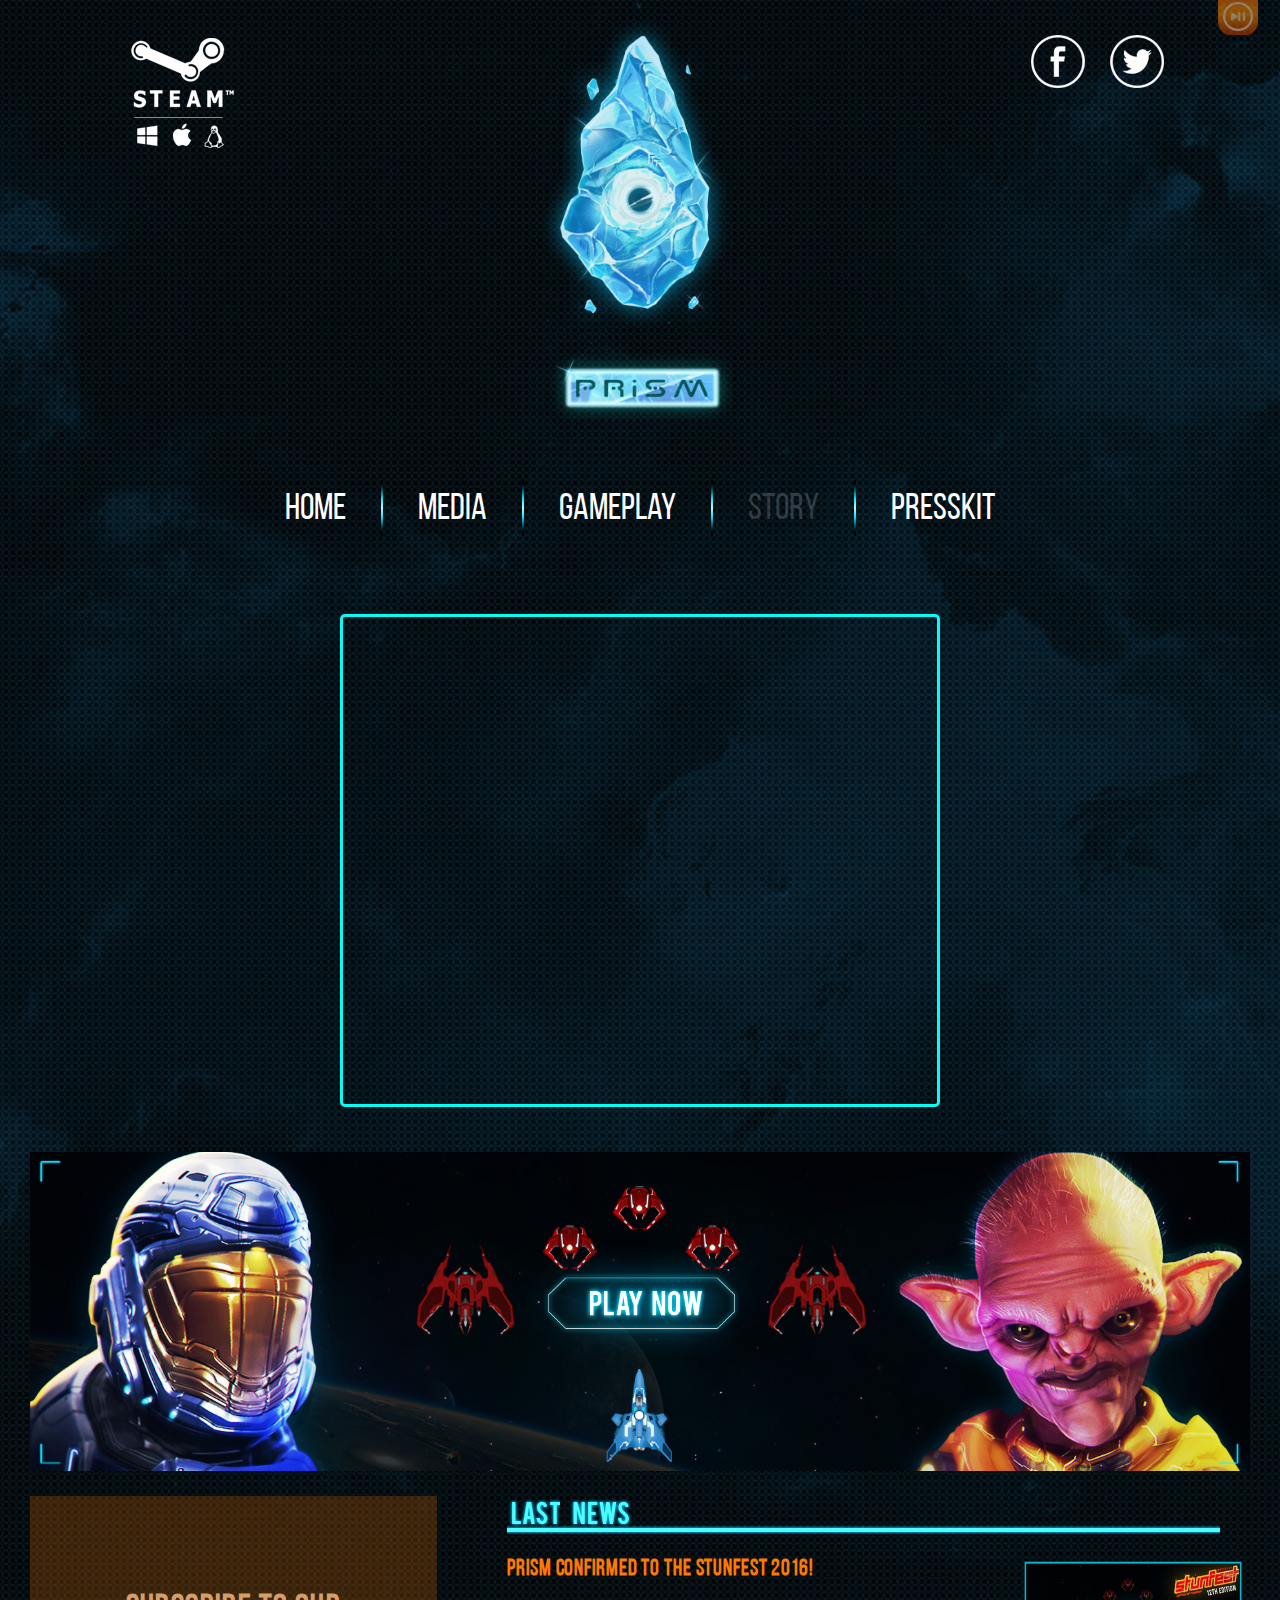
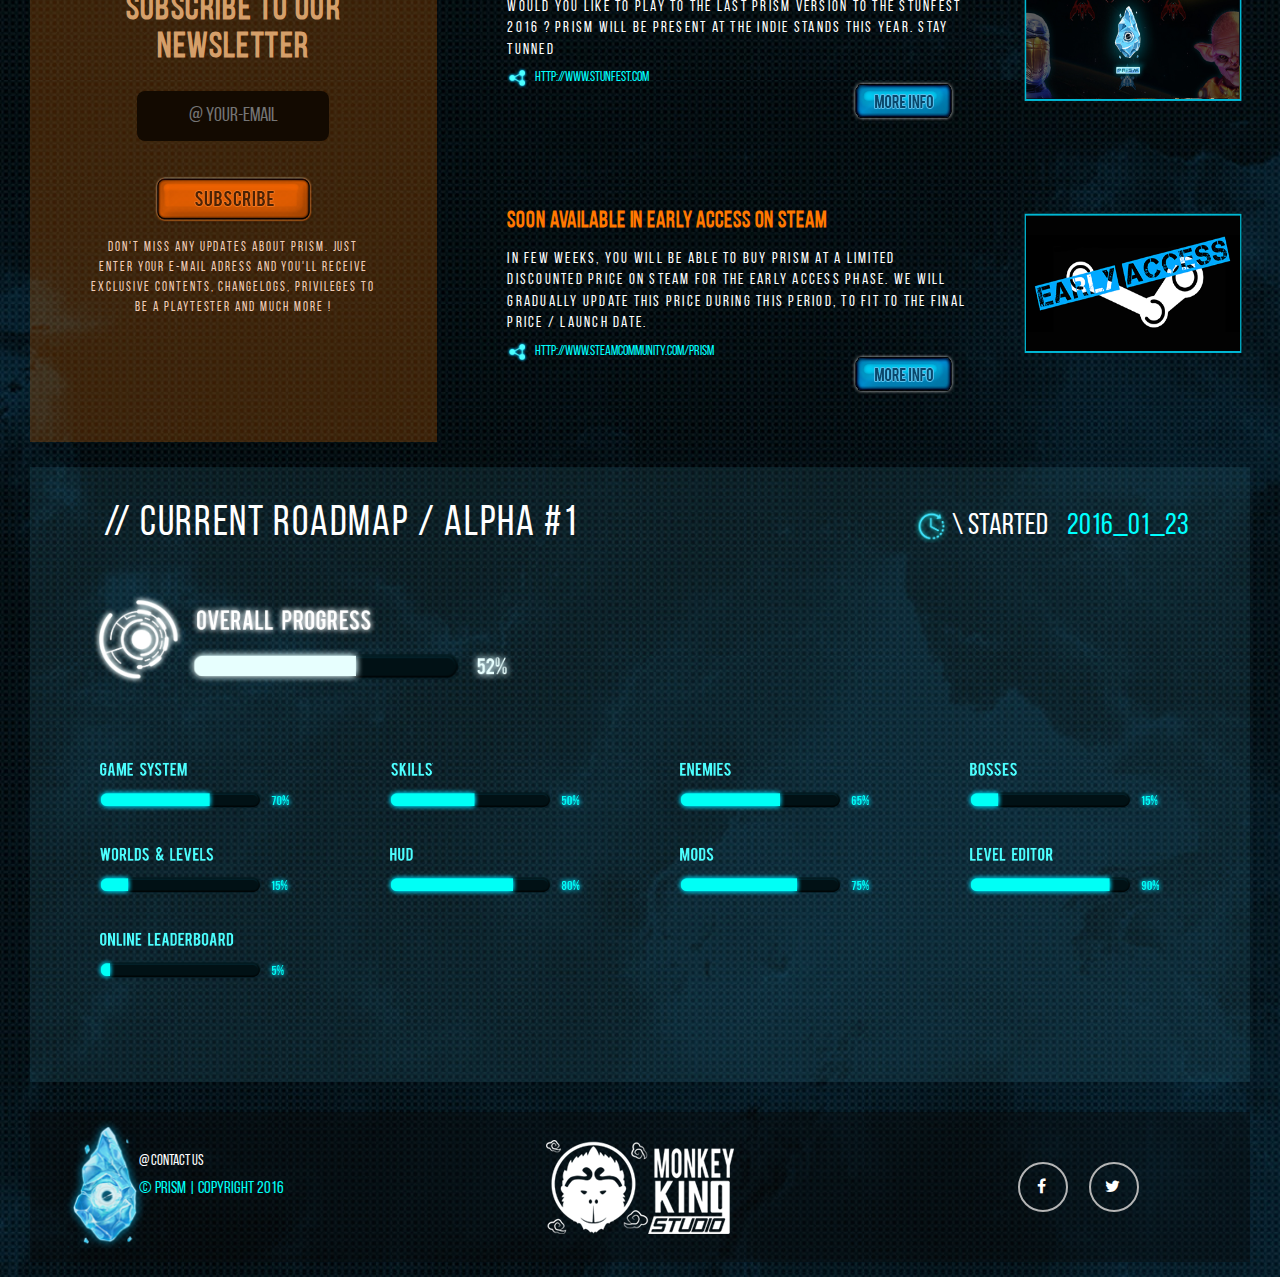
==== commit e9bc6ff3: "[up] Prism trailer homepage" ====
--- a/Prism/index.html
+++ b/Prism/index.html
@@ -72,8 +72,18 @@
         </nav>
 
         <div class="row">
+
+
+
             <section id="home">
-                <div class="col-xs-12 banner-container text-center">
+				<div class="trailer col-xs-offset-3 col-xs-6">
+					<div class="inner-trailer">
+						<iframe width="100%" height="480" src="https://www.youtube.com/embed/woj88ZxujkE" frameborder="0" allowfullscreen>
+						</iframe>
+					</div>
+
+				</div>
+				<div class="col-xs-12 banner-container text-center">
                     <div class="col-xs-12" id="play-now">
                          <a target ="blank" href="http://store.steampowered.com/app/443590/?snr=1_7_7_comingsoon_150_1">
                              <img class="play-btn" src="img/play_now_off.png" onmouseover="hover(this);" onmouseout="unhover(this);" />
--- a/Prism/css/prism.css
+++ b/Prism/css/prism.css
@@ -1344,7 +1344,17 @@
 
 
 
-
+.trailer {
+	margin-top: 15px;
+	margin-bottom: 25px;
+	padding: 20px;
+}
+.inner-trailer {
+	border-radius: 5px;
+    border: solid;
+    border-color: #00FFF6;
+	border-width: 3px;
+}
 
 
 
